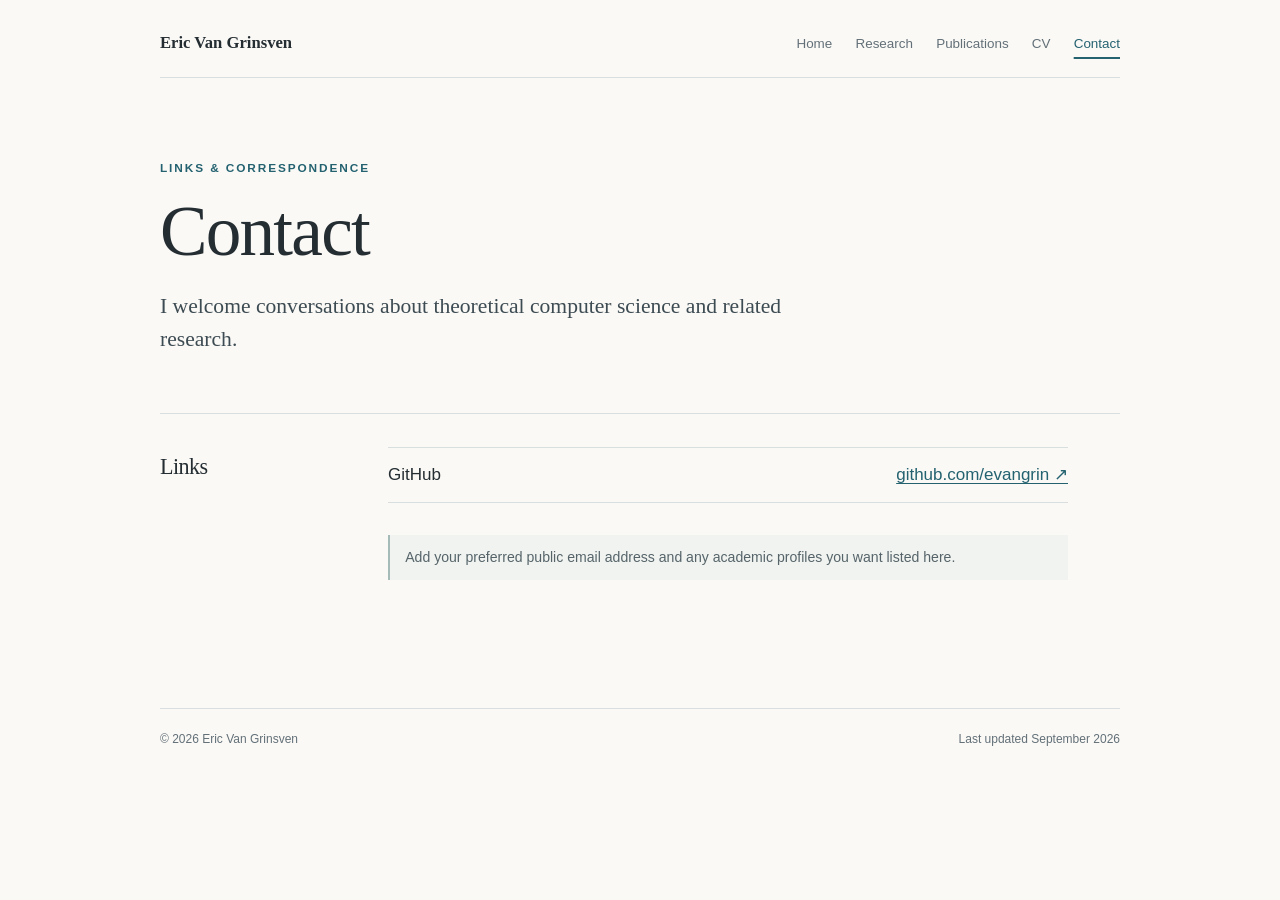
==== contact.html @ 431fe8a0 "Create initial academic website" ====
<!doctype html>
<html lang="en">
<head>
  <meta charset="utf-8">
  <meta name="viewport" content="width=device-width, initial-scale=1">
  <meta name="description" content="Links and contact information for Eric Van Grinsven.">
  <title>Contact · Eric Van Grinsven</title>
  <link rel="stylesheet" href="styles.css">
</head>
<body>
  <a class="skip-link" href="#main">Skip to content</a>
  <div class="site-wrap">
    <header class="site-header">
      <a class="site-name" href="index.html">Eric Van Grinsven</a>
      <nav aria-label="Main navigation">
        <a href="index.html">Home</a>
        <a href="research.html">Research</a>
        <a href="publications.html">Publications</a>
        <a href="cv.html">CV</a>
        <a aria-current="page" href="contact.html">Contact</a>
      </nav>
    </header>
    <main id="main">
      <div class="page-heading"><p class="eyebrow">Links & correspondence</p><h1>Contact</h1><p class="lede">I welcome conversations about theoretical computer science and related research.</p></div>
      <section class="content-section" aria-labelledby="links-title">
        <h2 id="links-title">Links</h2>
        <div class="section-body">
          <ul class="link-list">
            <li><span>GitHub</span><a href="https://github.com/evangrin">github.com/evangrin <span aria-hidden="true">↗</span></a></li>
          </ul>
          <p class="editor-note">Add your preferred public email address and any academic profiles you want listed here.</p>
        </div>
      </section>
    </main>
    <footer class="site-footer"><span>© 2026 Eric Van Grinsven</span><span>Last updated September 2026</span></footer>
  </div>
</body>
</html>
---- styles.css ----
:root {
  color-scheme: light;
  --paper: #faf9f6;
  --ink: #242d32;
  --muted: #637078;
  --line: #d9dfde;
  --accent: #246270;
  --note: #f0f3f0;
}

* { box-sizing: border-box; }
html { scroll-behavior: smooth; }
body {
  margin: 0;
  background: var(--paper);
  color: var(--ink);
  font: 17px/1.72 -apple-system, BlinkMacSystemFont, "Segoe UI", Arial, sans-serif;
  -webkit-font-smoothing: antialiased;
}
a { color: var(--accent); text-decoration-thickness: 1px; text-underline-offset: .2em; }
a:hover { color: #163f49; }
a:focus-visible { outline: 2px solid var(--accent); outline-offset: 4px; border-radius: 2px; }
.skip-link { position: absolute; left: 1rem; top: -5rem; z-index: 10; padding: .5rem .8rem; background: var(--ink); color: white; }
.skip-link:focus { top: 1rem; }
.site-wrap { width: min(100% - 3rem, 960px); margin-inline: auto; }
.site-header { display: flex; justify-content: space-between; align-items: baseline; gap: 2rem; border-bottom: 1px solid var(--line); padding: 2rem 0 1.35rem; }
.site-name { color: var(--ink); font: 600 1.04rem/1.2 Georgia, "Times New Roman", serif; text-decoration: none; white-space: nowrap; }
.site-header nav { display: flex; flex-wrap: wrap; gap: .45rem 1.45rem; font-size: .84rem; }
.site-header nav a { color: var(--muted); text-decoration: none; }
.site-header nav a:hover, .site-header nav a[aria-current="page"] { color: var(--accent); }
.site-header nav a[aria-current="page"] { text-decoration: underline; text-underline-offset: .55rem; text-decoration-thickness: 1.5px; }
main { padding-bottom: 5rem; }
.intro { padding: 6.3rem 0 4.5rem; max-width: 780px; }
.page-heading { padding: 5rem 0 3.5rem; max-width: 780px; }
.eyebrow { margin: 0 0 .85rem; color: var(--accent); font-size: .74rem; font-weight: 700; letter-spacing: .16em; text-transform: uppercase; }
h1, h2, h3, p { margin-top: 0; }
h1, h2, h3 { font-family: Georgia, "Times New Roman", serif; font-weight: 500; letter-spacing: -.025em; }
h1 { margin-bottom: 1.15rem; font-size: clamp(2.8rem, 6vw, 4.45rem); line-height: 1.12; }
.lede { max-width: 690px; margin-bottom: 0; color: #3d4b52; font: 1.35rem/1.55 Georgia, "Times New Roman", serif; }
.content-section { display: grid; grid-template-columns: 180px minmax(0, 1fr); gap: 3rem; border-top: 1px solid var(--line); padding: 2.1rem 0 3rem; }
.content-section h2 { margin: .05rem 0 0; font-size: 1.38rem; }
.section-body { max-width: 680px; }
.section-body > p:last-child, .entry p:last-child { margin-bottom: 0; }
.entry-list { display: grid; gap: 2.2rem; }
.entry { scroll-margin-top: 2rem; }
.entry + .entry { border-top: 1px solid var(--line); padding-top: 2.2rem; }
.entry-meta { margin-bottom: .3rem; color: var(--muted); font-size: .77rem; font-weight: 700; letter-spacing: .075em; text-transform: uppercase; }
.entry h3 { margin-bottom: .5rem; font-size: 1.4rem; line-height: 1.35; }
.entry h3 a { text-decoration: none; }
.entry h3 a:hover { text-decoration: underline; }
.entry p { margin-bottom: .6rem; }
.editor-note { border-left: 2px solid #a5bbb7; padding: .65rem .95rem; background: var(--note); color: #56646a; font-size: .88rem; }
.section-link { margin: 1.8rem 0 0; font-size: .9rem; font-weight: 600; }
.section-link a { text-decoration: none; }
.section-link a:hover { text-decoration: underline; }
.link-list { list-style: none; padding: 0; margin: 0 0 2rem; }
.link-list li { display: flex; justify-content: space-between; gap: 1rem; border-bottom: 1px solid var(--line); padding: .75rem 0; }
.link-list li:first-child { border-top: 1px solid var(--line); }
code { font-size: .92em; }
.site-footer { display: flex; justify-content: space-between; gap: 1rem; border-top: 1px solid var(--line); padding: 1.3rem 0 2.5rem; color: var(--muted); font-size: .75rem; }

@media (max-width: 680px) {
  body { font-size: 16px; }
  .site-wrap { width: min(100% - 2.2rem, 960px); }
  .site-header { display: block; padding: 1.4rem 0 1rem; }
  .site-header nav { margin-top: 1rem; gap: .5rem 1.2rem; }
  .intro { padding: 4rem 0 3.2rem; }
  .page-heading { padding: 3.3rem 0 2.5rem; }
  .lede { font-size: 1.16rem; }
  .content-section { display: block; padding: 1.5rem 0 2.6rem; }
  .content-section h2 { margin-bottom: 1.1rem; }
  .site-footer { display: block; }
  .site-footer span { display: block; }
}

@media (prefers-reduced-motion: reduce) {
  html { scroll-behavior: auto; }
}
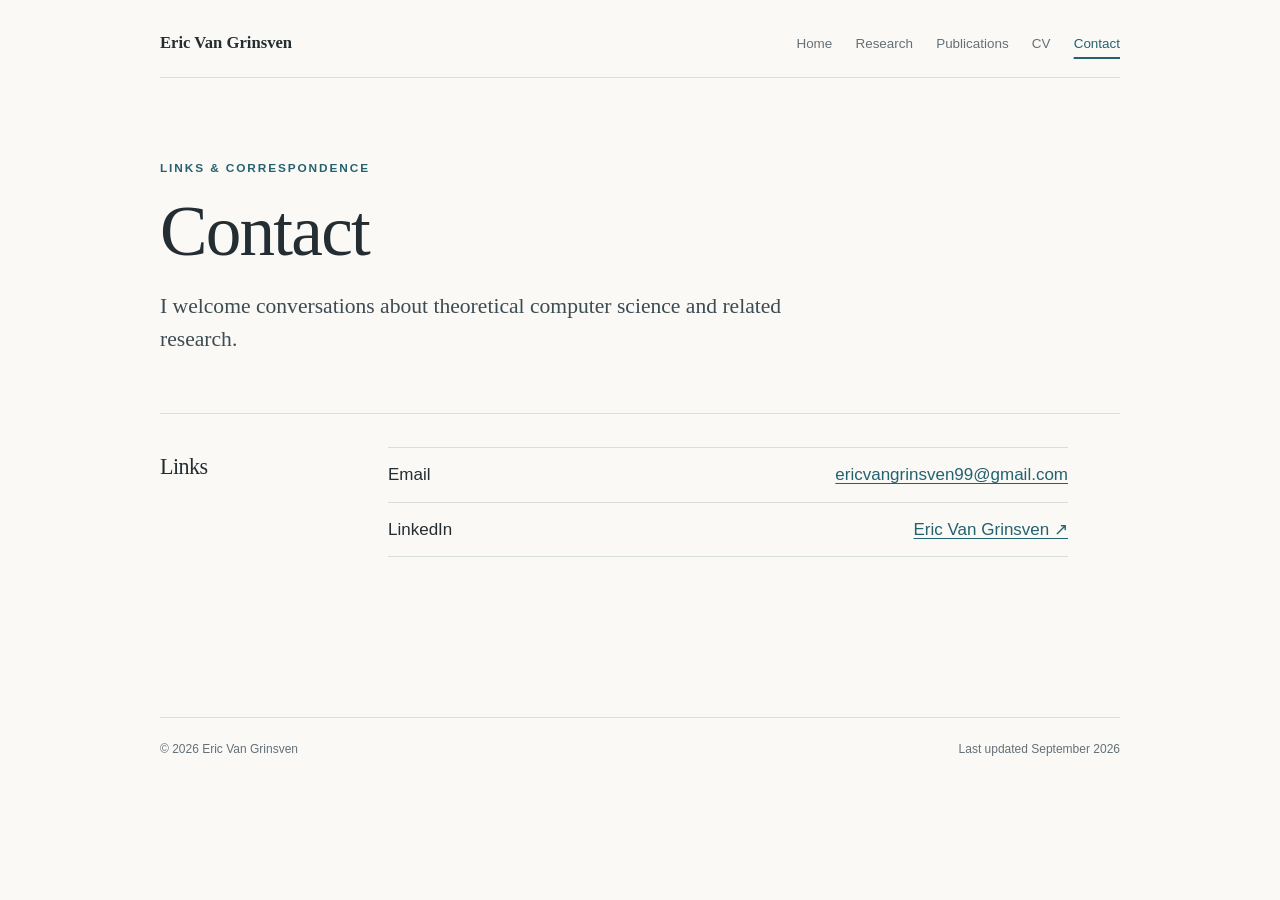
==== commit c5701309: "Update contact links with email and LinkedIn" ====
--- a/contact.html
+++ b/contact.html
@@ -26,9 +26,9 @@
         <h2 id="links-title">Links</h2>
         <div class="section-body">
           <ul class="link-list">
-            <li><span>GitHub</span><a href="https://github.com/evangrin">github.com/evangrin <span aria-hidden="true">↗</span></a></li>
+            <li><span>Email</span><a href="mailto:ericvangrinsven99@gmail.com">ericvangrinsven99@gmail.com</a></li>
+            <li><span>LinkedIn</span><a href="https://www.linkedin.com/in/eric-van-grinsven/">Eric Van Grinsven <span aria-hidden="true">↗</span></a></li>
           </ul>
-          <p class="editor-note">Add your preferred public email address and any academic profiles you want listed here.</p>
         </div>
       </section>
     </main>
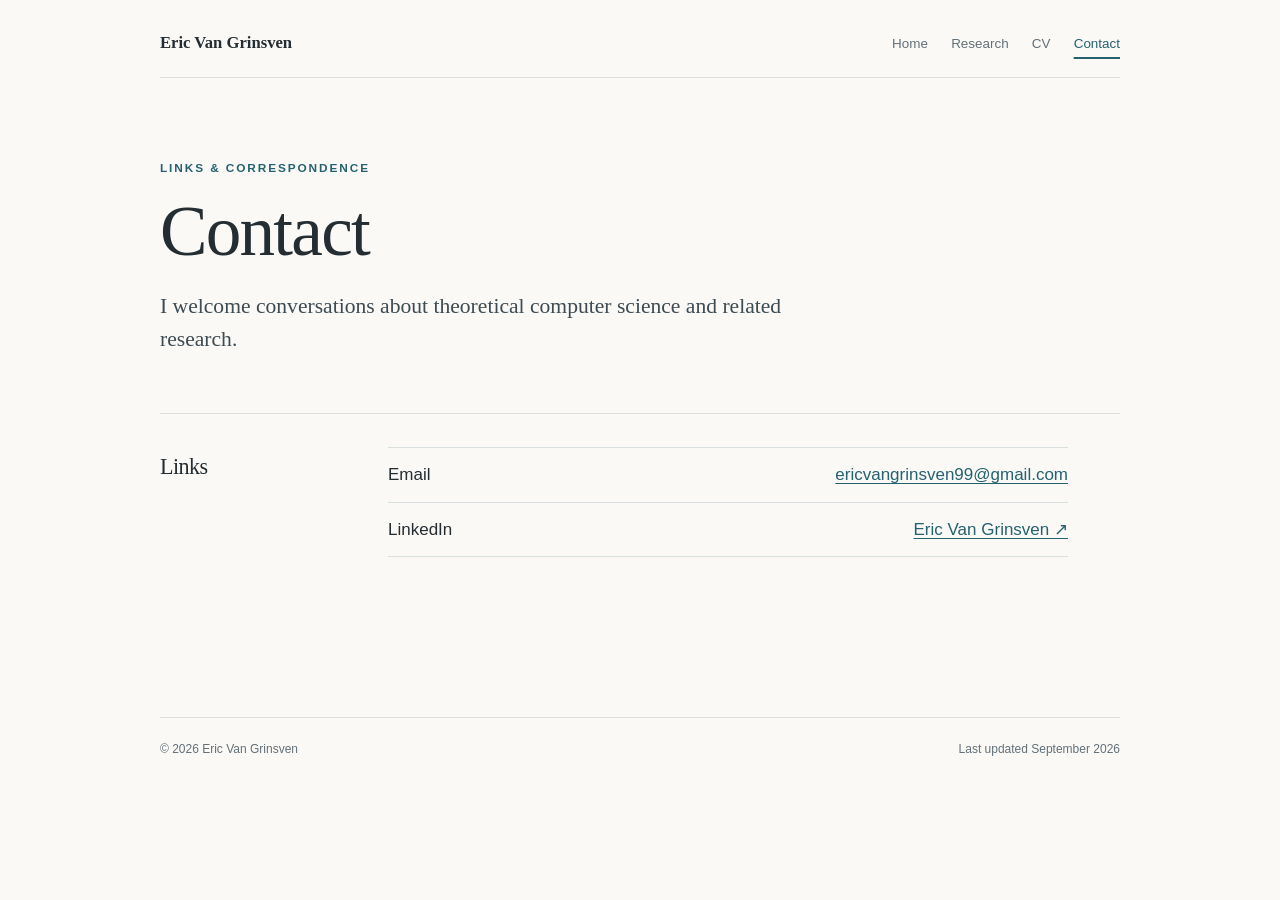
==== commit d1a80fb0: "Reorganize research and update academic interests" ====
--- a/contact.html
+++ b/contact.html
@@ -15,7 +15,6 @@
       <nav aria-label="Main navigation">
         <a href="index.html">Home</a>
         <a href="research.html">Research</a>
-        <a href="publications.html">Publications</a>
         <a href="cv.html">CV</a>
         <a aria-current="page" href="contact.html">Contact</a>
       </nav>
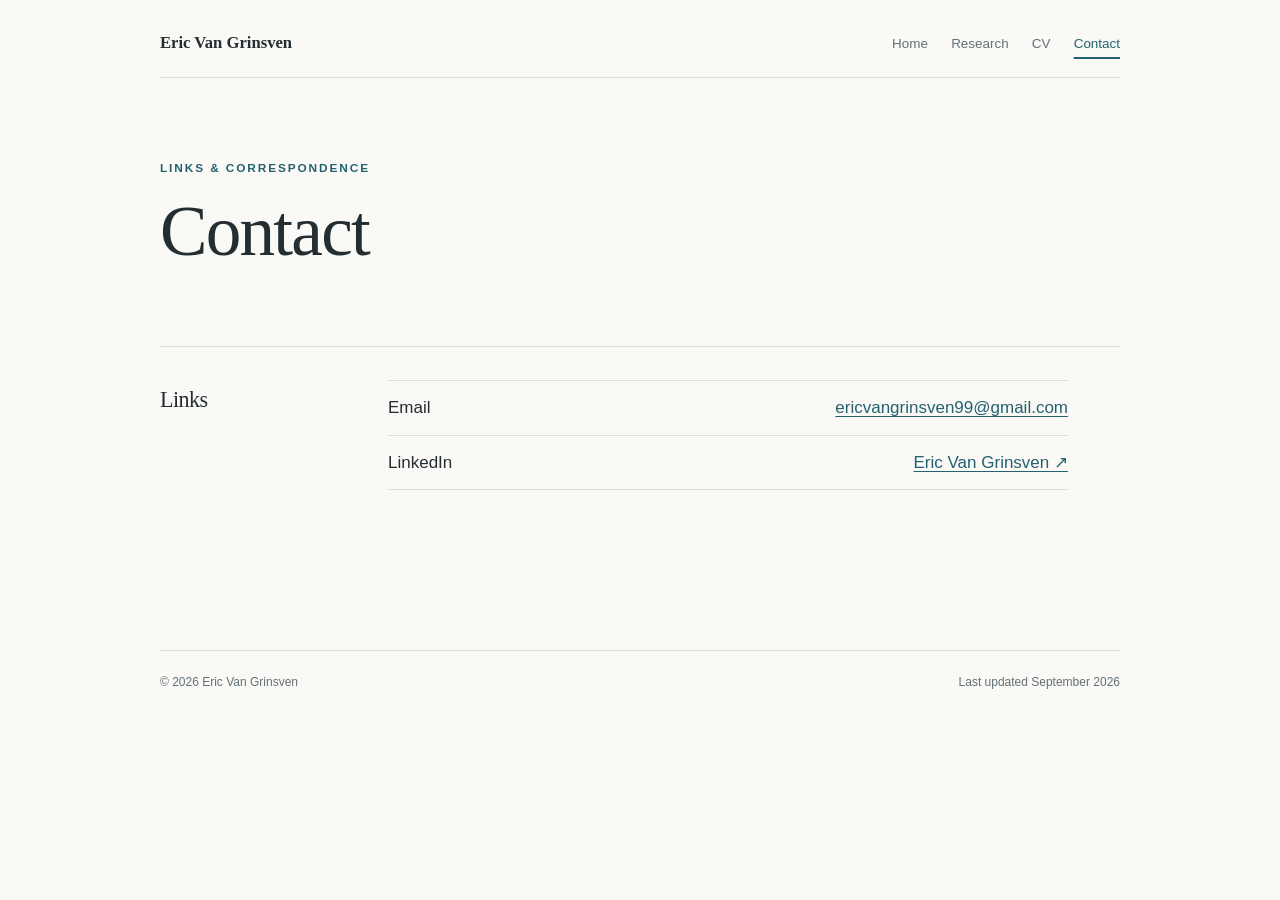
==== commit de02fee4: "Add remaining projects and simplify page headings" ====
--- a/contact.html
+++ b/contact.html
@@ -20,7 +20,7 @@
       </nav>
     </header>
     <main id="main">
-      <div class="page-heading"><p class="eyebrow">Links & correspondence</p><h1>Contact</h1><p class="lede">I welcome conversations about theoretical computer science and related research.</p></div>
+      <div class="page-heading"><p class="eyebrow">Links & correspondence</p><h1>Contact</h1></div>
       <section class="content-section" aria-labelledby="links-title">
         <h2 id="links-title">Links</h2>
         <div class="section-body">
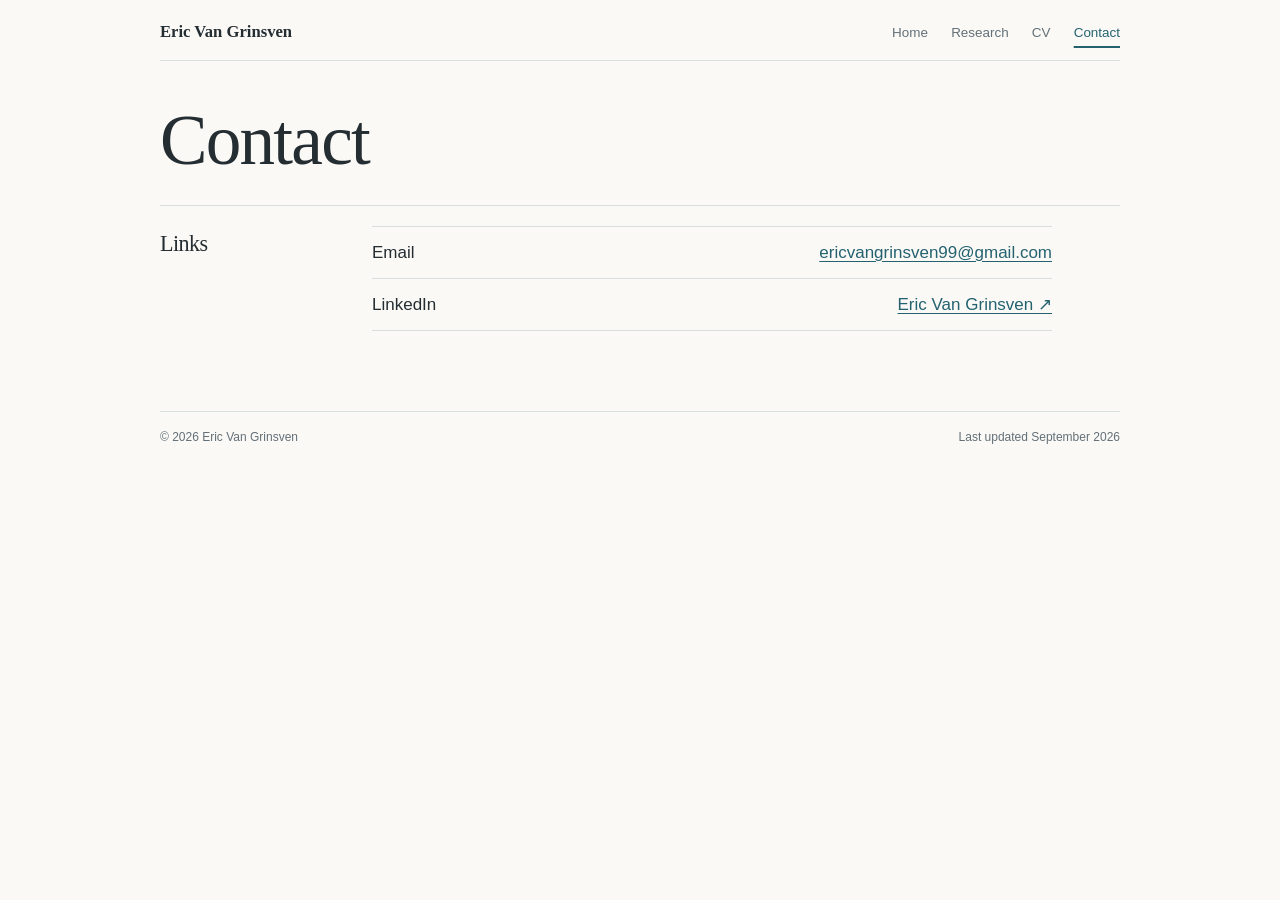
==== commit 9168309e: "Update project descriptions and page headings" ====
--- a/contact.html
+++ b/contact.html
@@ -20,7 +20,7 @@
       </nav>
     </header>
     <main id="main">
-      <div class="page-heading"><p class="eyebrow">Links & correspondence</p><h1>Contact</h1></div>
+      <div class="page-heading"><h1>Contact</h1></div>
       <section class="content-section" aria-labelledby="links-title">
         <h2 id="links-title">Links</h2>
         <div class="section-body">
--- a/styles.css
+++ b/styles.css
@@ -14,7 +14,7 @@
   margin: 0;
   background: var(--paper);
   color: var(--ink);
-  font: 17px/1.72 -apple-system, BlinkMacSystemFont, "Segoe UI", Arial, sans-serif;
+  font: 17px/1.6 -apple-system, BlinkMacSystemFont, "Segoe UI", Arial, sans-serif;
   -webkit-font-smoothing: antialiased;
 }
 a { color: var(--accent); text-decoration-thickness: 1px; text-underline-offset: .2em; }
@@ -23,52 +23,52 @@
 .skip-link { position: absolute; left: 1rem; top: -5rem; z-index: 10; padding: .5rem .8rem; background: var(--ink); color: white; }
 .skip-link:focus { top: 1rem; }
 .site-wrap { width: min(100% - 3rem, 960px); margin-inline: auto; }
-.site-header { display: flex; justify-content: space-between; align-items: baseline; gap: 2rem; border-bottom: 1px solid var(--line); padding: 2rem 0 1.35rem; }
+.site-header { display: flex; justify-content: space-between; align-items: baseline; gap: 1.5rem; border-bottom: 1px solid var(--line); padding: 1.4rem 0 1rem; }
 .site-name { color: var(--ink); font: 600 1.04rem/1.2 Georgia, "Times New Roman", serif; text-decoration: none; white-space: nowrap; }
 .site-header nav { display: flex; flex-wrap: wrap; gap: .45rem 1.45rem; font-size: .84rem; }
 .site-header nav a { color: var(--muted); text-decoration: none; }
 .site-header nav a:hover, .site-header nav a[aria-current="page"] { color: var(--accent); }
 .site-header nav a[aria-current="page"] { text-decoration: underline; text-underline-offset: .55rem; text-decoration-thickness: 1.5px; }
-main { padding-bottom: 5rem; }
-.intro { padding: 6.3rem 0 4.5rem; max-width: 780px; }
-.page-heading { padding: 5rem 0 3.5rem; max-width: 780px; }
-.eyebrow { margin: 0 0 .85rem; color: var(--accent); font-size: .74rem; font-weight: 700; letter-spacing: .16em; text-transform: uppercase; }
+main { padding-bottom: 2.5rem; }
+.intro { padding: 3rem 0 1.5rem; max-width: 780px; }
+.page-heading { padding: 2.5rem 0 1.5rem; max-width: 780px; }
+.eyebrow { margin: 0 0 .6rem; color: var(--accent); font-size: .74rem; font-weight: 700; letter-spacing: .16em; text-transform: uppercase; }
 h1, h2, h3, p { margin-top: 0; }
 h1, h2, h3 { font-family: Georgia, "Times New Roman", serif; font-weight: 500; letter-spacing: -.025em; }
-h1 { margin-bottom: 1.15rem; font-size: clamp(2.8rem, 6vw, 4.45rem); line-height: 1.12; }
+h1 { margin-bottom: 0; font-size: clamp(2.8rem, 6vw, 4.45rem); line-height: 1.12; }
 .lede { max-width: 690px; margin-bottom: 0; color: #3d4b52; font: 1.35rem/1.55 Georgia, "Times New Roman", serif; }
-.content-section { display: grid; grid-template-columns: 180px minmax(0, 1fr); gap: 3rem; border-top: 1px solid var(--line); padding: 2.1rem 0 3rem; }
+.content-section { display: grid; grid-template-columns: 180px minmax(0, 1fr); gap: 2rem; border-top: 1px solid var(--line); padding: 1.25rem 0 1.5rem; }
 .content-section h2 { margin: .05rem 0 0; font-size: 1.38rem; }
 .section-body { max-width: 680px; }
 .section-body > p:last-child, .entry p:last-child { margin-bottom: 0; }
-.entry-list { display: grid; gap: 2.2rem; }
+.entry-list { display: grid; gap: 1.15rem; }
 .entry { scroll-margin-top: 2rem; }
-.entry + .entry { border-top: 1px solid var(--line); padding-top: 2.2rem; }
+.entry + .entry { border-top: 1px solid var(--line); padding-top: 1.15rem; }
 .entry-meta { margin-bottom: .3rem; color: var(--muted); font-size: .77rem; font-weight: 700; letter-spacing: .075em; text-transform: uppercase; }
 .entry h3 { margin-bottom: .5rem; font-size: 1.4rem; line-height: 1.35; }
 .entry h3 a { text-decoration: none; }
 .entry h3 a:hover { text-decoration: underline; }
 .entry p { margin-bottom: .6rem; }
 .editor-note { border-left: 2px solid #a5bbb7; padding: .65rem .95rem; background: var(--note); color: #56646a; font-size: .88rem; }
-.section-link { margin: 1.8rem 0 0; font-size: .9rem; font-weight: 600; }
+.section-link { margin: 1.2rem 0 0; font-size: .9rem; font-weight: 600; }
 .section-link a { text-decoration: none; }
 .section-link a:hover { text-decoration: underline; }
-.link-list { list-style: none; padding: 0; margin: 0 0 2rem; }
+.link-list { list-style: none; padding: 0; margin: 0 0 1rem; }
 .link-list li { display: flex; justify-content: space-between; gap: 1rem; border-bottom: 1px solid var(--line); padding: .75rem 0; }
 .link-list li:first-child { border-top: 1px solid var(--line); }
 code { font-size: .92em; }
-.site-footer { display: flex; justify-content: space-between; gap: 1rem; border-top: 1px solid var(--line); padding: 1.3rem 0 2.5rem; color: var(--muted); font-size: .75rem; }
+.site-footer { display: flex; justify-content: space-between; gap: 1rem; border-top: 1px solid var(--line); padding: 1rem 0 1.5rem; color: var(--muted); font-size: .75rem; }
 
 @media (max-width: 680px) {
   body { font-size: 16px; }
   .site-wrap { width: min(100% - 2.2rem, 960px); }
-  .site-header { display: block; padding: 1.4rem 0 1rem; }
-  .site-header nav { margin-top: 1rem; gap: .5rem 1.2rem; }
-  .intro { padding: 4rem 0 3.2rem; }
-  .page-heading { padding: 3.3rem 0 2.5rem; }
+  .site-header { display: block; padding: 1rem 0 .8rem; }
+  .site-header nav { margin-top: .7rem; gap: .5rem 1.2rem; }
+  .intro { padding: 2.25rem 0 1.25rem; }
+  .page-heading { padding: 2rem 0 1.25rem; }
   .lede { font-size: 1.16rem; }
-  .content-section { display: block; padding: 1.5rem 0 2.6rem; }
-  .content-section h2 { margin-bottom: 1.1rem; }
+  .content-section { display: block; padding: 1.1rem 0 1.4rem; }
+  .content-section h2 { margin-bottom: .7rem; }
   .site-footer { display: block; }
   .site-footer span { display: block; }
 }
